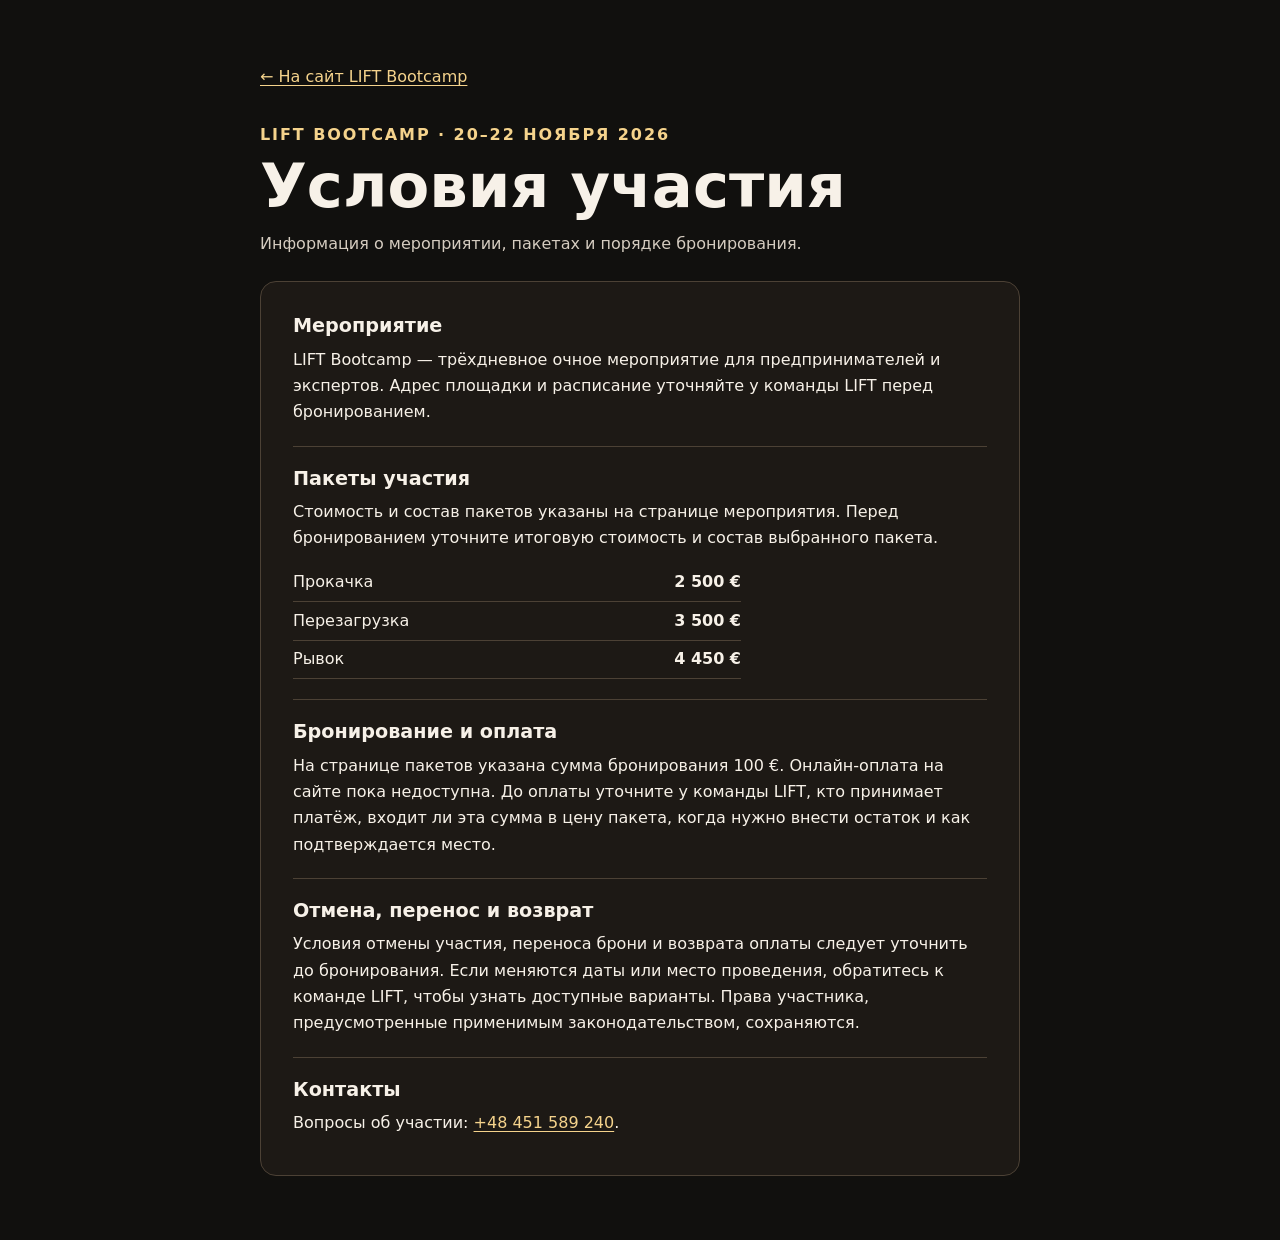
==== oferta/index.html @ 03eb26e7 "Add LIFT participation terms and update booking notices" ====
<!doctype html>
<html lang="ru">
<head>
  <meta charset="utf-8">
  <meta name="viewport" content="width=device-width, initial-scale=1">
  <meta name="robots" content="noindex, nofollow">
  <meta name="description" content="Информация об участии в LIFT Bootcamp 20–22 ноября 2026 года, тарифах и бронировании.">
  <title>Условия участия — LIFT Bootcamp</title>
  <style>
    :root { color-scheme: dark; --bg: #11100e; --panel: #1d1915; --text: #f7f1e8; --muted: #d5ccc0; --gold: #f5d38c; --line: #4c4135; }
    * { box-sizing: border-box; }
    body { margin: 0; background: var(--bg); color: var(--text); font: 1rem/1.65 system-ui, sans-serif; }
    main { max-width: 50rem; margin: auto; padding: clamp(1.5rem, 6vw, 4rem) 1.25rem; }
    a { color: var(--gold); text-underline-offset: .2em; }
    a:focus-visible { outline: 2px solid var(--gold); outline-offset: 4px; }
    header { margin: 2rem 0 1.5rem; }
    .eyebrow { color: var(--gold); font-weight: 750; letter-spacing: .12em; text-transform: uppercase; }
    h1 { font-size: clamp(2.1rem, 7vw, 3.8rem); line-height: 1.05; margin: .4rem 0 .75rem; }
    h2 { font-size: 1.2rem; line-height: 1.3; margin: 0 0 .45rem; }
    p { margin: .4rem 0; }
    header p { color: var(--muted); }
    article { background: var(--panel); border: 1px solid var(--line); border-radius: 1rem; padding: clamp(1rem, 4vw, 2rem); }
    section + section { border-top: 1px solid var(--line); margin-top: 1.25rem; padding-top: 1.25rem; }
    dl { max-width: 28rem; margin: .75rem 0 0; }
    dl div { display: flex; justify-content: space-between; gap: .75rem; border-bottom: 1px solid var(--line); padding: .35rem 0; }
    dd { margin: 0; white-space: nowrap; font-weight: 650; }
  </style>
</head>
<body>
  <main>
    <a href="../">← На сайт LIFT Bootcamp</a>
    <header>
      <p class="eyebrow">LIFT Bootcamp · 20–22 ноября 2026</p>
      <h1>Условия участия</h1>
      <p>Информация о мероприятии, пакетах и порядке бронирования.</p>
    </header>
    <article>
      <section>
        <h2>Мероприятие</h2>
        <p>LIFT Bootcamp — трёхдневное очное мероприятие для предпринимателей и экспертов. Адрес площадки и расписание уточняйте у команды LIFT перед бронированием.</p>
      </section>
      <section>
        <h2>Пакеты участия</h2>
        <p>Стоимость и состав пакетов указаны на странице мероприятия. Перед бронированием уточните итоговую стоимость и состав выбранного пакета.</p>
        <dl>
          <div><dt>Прокачка</dt><dd>2 500 €</dd></div>
          <div><dt>Перезагрузка</dt><dd>3 500 €</dd></div>
          <div><dt>Рывок</dt><dd>4 450 €</dd></div>
        </dl>
      </section>
      <section>
        <h2>Бронирование и оплата</h2>
        <p>На странице пакетов указана сумма бронирования 100 €. Онлайн-оплата на сайте пока недоступна. До оплаты уточните у команды LIFT, кто принимает платёж, входит ли эта сумма в цену пакета, когда нужно внести остаток и как подтверждается место.</p>
      </section>
      <section>
        <h2>Отмена, перенос и возврат</h2>
        <p>Условия отмены участия, переноса брони и возврата оплаты следует уточнить до бронирования. Если меняются даты или место проведения, обратитесь к команде LIFT, чтобы узнать доступные варианты. Права участника, предусмотренные применимым законодательством, сохраняются.</p>
      </section>
      <section>
        <h2>Контакты</h2>
        <p>Вопросы об участии: <a href="tel:+48451589240">+48 451 589 240</a>.</p>
      </section>
    </article>
  </main>
</body>
</html>
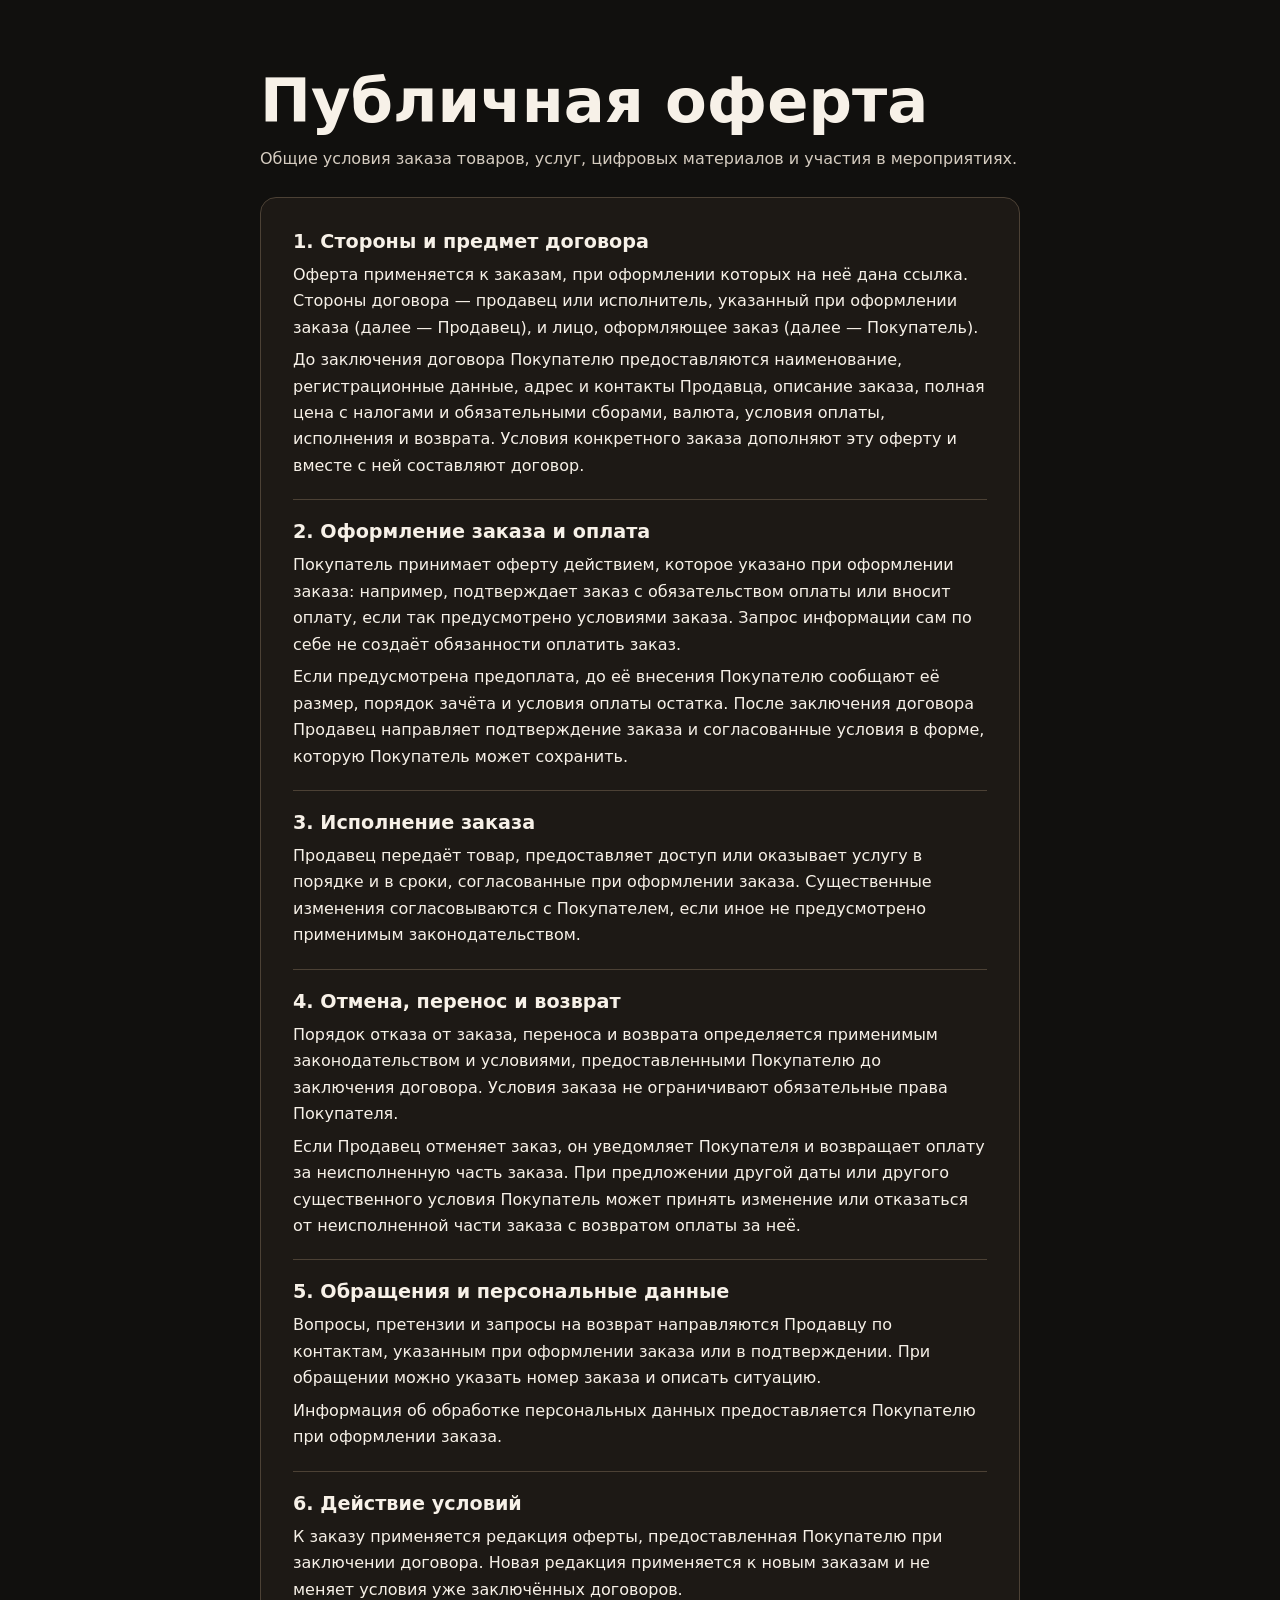
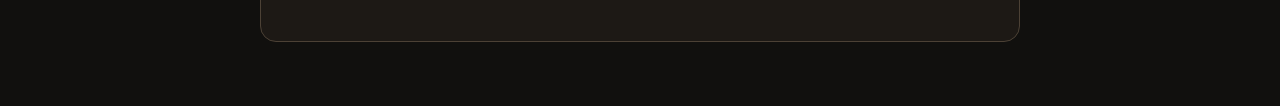
==== commit f161211a: "Make the public offer reusable across sites" ====
--- a/oferta/index.html
+++ b/oferta/index.html
@@ -4,61 +4,56 @@
   <meta charset="utf-8">
   <meta name="viewport" content="width=device-width, initial-scale=1">
   <meta name="robots" content="noindex, nofollow">
-  <meta name="description" content="Информация об участии в LIFT Bootcamp 20–22 ноября 2026 года, тарифах и бронировании.">
-  <title>Условия участия — LIFT Bootcamp</title>
+  <meta name="description" content="Общие условия оформления, оплаты, исполнения и отмены заказа.">
+  <title>Публичная оферта</title>
   <style>
-    :root { color-scheme: dark; --bg: #11100e; --panel: #1d1915; --text: #f7f1e8; --muted: #d5ccc0; --gold: #f5d38c; --line: #4c4135; }
+    :root { color-scheme: dark; --bg: #11100e; --panel: #1d1915; --text: #f7f1e8; --muted: #d5ccc0; --line: #4c4135; }
     * { box-sizing: border-box; }
     body { margin: 0; background: var(--bg); color: var(--text); font: 1rem/1.65 system-ui, sans-serif; }
     main { max-width: 50rem; margin: auto; padding: clamp(1.5rem, 6vw, 4rem) 1.25rem; }
-    a { color: var(--gold); text-underline-offset: .2em; }
-    a:focus-visible { outline: 2px solid var(--gold); outline-offset: 4px; }
-    header { margin: 2rem 0 1.5rem; }
-    .eyebrow { color: var(--gold); font-weight: 750; letter-spacing: .12em; text-transform: uppercase; }
+    header { margin: 0 0 1.5rem; }
     h1 { font-size: clamp(2.1rem, 7vw, 3.8rem); line-height: 1.05; margin: .4rem 0 .75rem; }
     h2 { font-size: 1.2rem; line-height: 1.3; margin: 0 0 .45rem; }
     p { margin: .4rem 0; }
     header p { color: var(--muted); }
     article { background: var(--panel); border: 1px solid var(--line); border-radius: 1rem; padding: clamp(1rem, 4vw, 2rem); }
     section + section { border-top: 1px solid var(--line); margin-top: 1.25rem; padding-top: 1.25rem; }
-    dl { max-width: 28rem; margin: .75rem 0 0; }
-    dl div { display: flex; justify-content: space-between; gap: .75rem; border-bottom: 1px solid var(--line); padding: .35rem 0; }
-    dd { margin: 0; white-space: nowrap; font-weight: 650; }
   </style>
 </head>
 <body>
   <main>
-    <a href="../">← На сайт LIFT Bootcamp</a>
     <header>
-      <p class="eyebrow">LIFT Bootcamp · 20–22 ноября 2026</p>
-      <h1>Условия участия</h1>
-      <p>Информация о мероприятии, пакетах и порядке бронирования.</p>
+      <h1>Публичная оферта</h1>
+      <p>Общие условия заказа товаров, услуг, цифровых материалов и участия в мероприятиях.</p>
     </header>
     <article>
       <section>
-        <h2>Мероприятие</h2>
-        <p>LIFT Bootcamp — трёхдневное очное мероприятие для предпринимателей и экспертов. Адрес площадки и расписание уточняйте у команды LIFT перед бронированием.</p>
+        <h2>1. Стороны и предмет договора</h2>
+        <p>Оферта применяется к заказам, при оформлении которых на неё дана ссылка. Стороны договора — продавец или исполнитель, указанный при оформлении заказа (далее — Продавец), и лицо, оформляющее заказ (далее — Покупатель).</p>
+        <p>До заключения договора Покупателю предоставляются наименование, регистрационные данные, адрес и контакты Продавца, описание заказа, полная цена с налогами и обязательными сборами, валюта, условия оплаты, исполнения и возврата. Условия конкретного заказа дополняют эту оферту и вместе с ней составляют договор.</p>
       </section>
       <section>
-        <h2>Пакеты участия</h2>
-        <p>Стоимость и состав пакетов указаны на странице мероприятия. Перед бронированием уточните итоговую стоимость и состав выбранного пакета.</p>
-        <dl>
-          <div><dt>Прокачка</dt><dd>2 500 €</dd></div>
-          <div><dt>Перезагрузка</dt><dd>3 500 €</dd></div>
-          <div><dt>Рывок</dt><dd>4 450 €</dd></div>
-        </dl>
+        <h2>2. Оформление заказа и оплата</h2>
+        <p>Покупатель принимает оферту действием, которое указано при оформлении заказа: например, подтверждает заказ с обязательством оплаты или вносит оплату, если так предусмотрено условиями заказа. Запрос информации сам по себе не создаёт обязанности оплатить заказ.</p>
+        <p>Если предусмотрена предоплата, до её внесения Покупателю сообщают её размер, порядок зачёта и условия оплаты остатка. После заключения договора Продавец направляет подтверждение заказа и согласованные условия в форме, которую Покупатель может сохранить.</p>
       </section>
       <section>
-        <h2>Бронирование и оплата</h2>
-        <p>На странице пакетов указана сумма бронирования 100 €. Онлайн-оплата на сайте пока недоступна. До оплаты уточните у команды LIFT, кто принимает платёж, входит ли эта сумма в цену пакета, когда нужно внести остаток и как подтверждается место.</p>
+        <h2>3. Исполнение заказа</h2>
+        <p>Продавец передаёт товар, предоставляет доступ или оказывает услугу в порядке и в сроки, согласованные при оформлении заказа. Существенные изменения согласовываются с Покупателем, если иное не предусмотрено применимым законодательством.</p>
       </section>
       <section>
-        <h2>Отмена, перенос и возврат</h2>
-        <p>Условия отмены участия, переноса брони и возврата оплаты следует уточнить до бронирования. Если меняются даты или место проведения, обратитесь к команде LIFT, чтобы узнать доступные варианты. Права участника, предусмотренные применимым законодательством, сохраняются.</p>
+        <h2>4. Отмена, перенос и возврат</h2>
+        <p>Порядок отказа от заказа, переноса и возврата определяется применимым законодательством и условиями, предоставленными Покупателю до заключения договора. Условия заказа не ограничивают обязательные права Покупателя.</p>
+        <p>Если Продавец отменяет заказ, он уведомляет Покупателя и возвращает оплату за неисполненную часть заказа. При предложении другой даты или другого существенного условия Покупатель может принять изменение или отказаться от неисполненной части заказа с возвратом оплаты за неё.</p>
       </section>
       <section>
-        <h2>Контакты</h2>
-        <p>Вопросы об участии: <a href="tel:+48451589240">+48 451 589 240</a>.</p>
+        <h2>5. Обращения и персональные данные</h2>
+        <p>Вопросы, претензии и запросы на возврат направляются Продавцу по контактам, указанным при оформлении заказа или в подтверждении. При обращении можно указать номер заказа и описать ситуацию.</p>
+        <p>Информация об обработке персональных данных предоставляется Покупателю при оформлении заказа.</p>
+      </section>
+      <section>
+        <h2>6. Действие условий</h2>
+        <p>К заказу применяется редакция оферты, предоставленная Покупателю при заключении договора. Новая редакция применяется к новым заказам и не меняет условия уже заключённых договоров.</p>
       </section>
     </article>
   </main>
